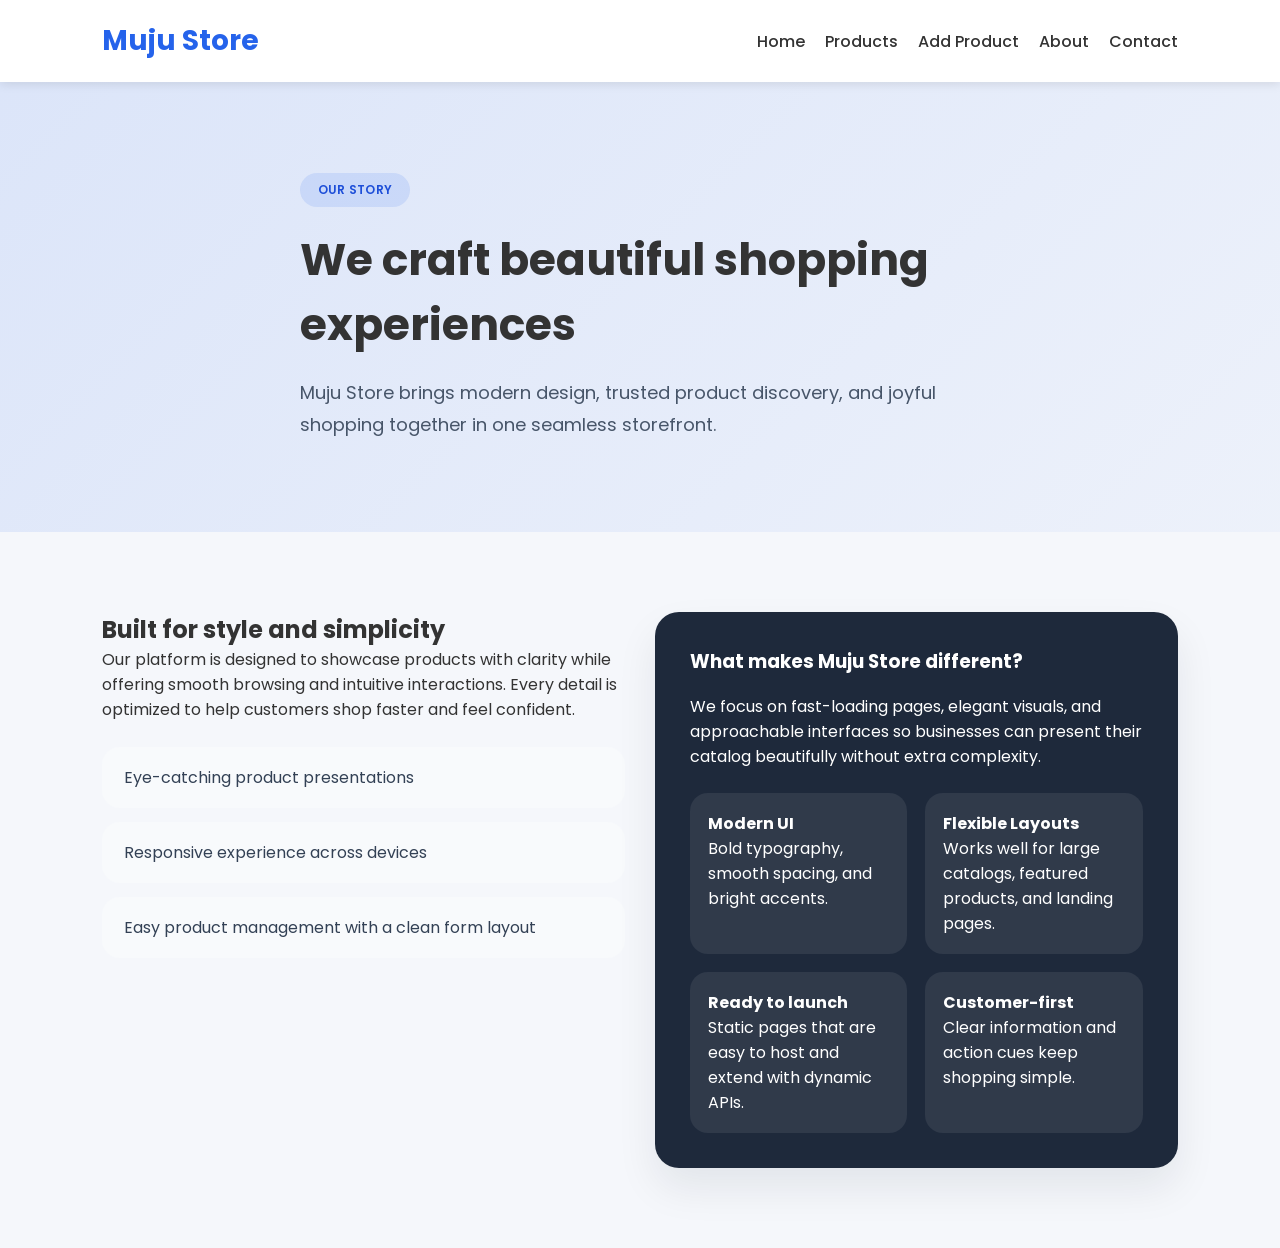
==== about.html @ ebdbbb85 "adding pages" ====
<!DOCTYPE html>
<html lang="en">
<head>
  <meta charset="UTF-8" />
  <meta name="viewport" content="width=device-width, initial-scale=1.0" />
  <title>About | Muju Store</title>
  <link rel="stylesheet" href="style.css">
  <link href="https://fonts.googleapis.com/css2?family=Poppins:wght@300;400;500;600;700&display=swap" rel="stylesheet">
</head>
<body>
  <nav class="navbar">
    <h1 class="logo">Muju Store</h1>
    <ul class="nav-links">
      <li><a href="index.html">Home</a></li>
      <li><a href="index.html#prod">Products</a></li>
      <li><a href="product-form.html">Add Product</a></li>
      <li><a href="about.html" class="active-link">About</a></li>
      <li><a href="contact.html">Contact</a></li>
    </ul>
  </nav>

  <section class="page-hero about-hero">
    <div class="page-hero-content">
      <span class="badge">Our Story</span>
      <h1>We craft beautiful shopping experiences</h1>
      <p>Muju Store brings modern design, trusted product discovery, and joyful shopping together in one seamless storefront.</p>
    </div>
  </section>

  <section class="page-section">
    <div class="grid-two">
      <div>
        <h2>Built for style and simplicity</h2>
        <p>Our platform is designed to showcase products with clarity while offering smooth browsing and intuitive interactions. Every detail is optimized to help customers shop faster and feel confident.</p>
        <ul class="feature-list">
          <li>Eye-catching product presentations</li>
          <li>Responsive experience across devices</li>
          <li>Easy product management with a clean form layout</li>
        </ul>
      </div>
      <div class="feature-card">
        <h3>What makes Muju Store different?</h3>
        <p>We focus on fast-loading pages, elegant visuals, and approachable interfaces so businesses can present their catalog beautifully without extra complexity.</p>
        <div class="feature-grid">
          <div>
            <strong>Modern UI</strong>
            <p>Bold typography, smooth spacing, and bright accents.</p>
          </div>
          <div>
            <strong>Flexible Layouts</strong>
            <p>Works well for large catalogs, featured products, and landing pages.</p>
          </div>
          <div>
            <strong>Ready to launch</strong>
            <p>Static pages that are easy to host and extend with dynamic APIs.</p>
          </div>
          <div>
            <strong>Customer-first</strong>
            <p>Clear information and action cues keep shopping simple.</p>
          </div>
        </div>
      </div>
    </div>
  </section>
</body>
</html>
---- style.css ----
*{
  margin:0;
  padding:0;
  box-sizing:border-box;
}

body{
  font-family:'Poppins', sans-serif;
  background:#f5f7fb;
  color:#333;
}

/* Navbar */

.navbar{
  width:100%;
  padding:20px 8%;
  display:flex;
  justify-content:space-between;
  align-items:center;
  background:white;
  box-shadow:0 2px 10px rgba(0,0,0,0.1);
  position:sticky;
  top:0;
  z-index:100;
}

.logo{
  font-size:28px;
  color:#2563eb;
}

.nav-links{
  display:flex;
  gap:20px;
  list-style:none;
}

.nav-links a{
  text-decoration:none;
  color:#333;
  font-weight:500;
  transition:0.3s;
}

.nav-links a:hover{
  color:#2563eb;
}

/* Hero */

.hero{
  width:100%;
  height:80vh;
  display:flex;
  justify-content:center;
  align-items:center;
  text-align:center;
  background:linear-gradient(
    rgba(0,0,0,0.5),
    rgba(0,0,0,0.5)
  ),
  url('https://images.unsplash.com/photo-1441986300917-64674bd600d8?q=80&w=2070');
  background-size:cover;
  background-position:center;
  color:white;
}

.hero-content{
  animation:fadeIn 1.5s ease;
}

.hero h2{
  font-size:55px;
  margin-bottom:20px;
}

.hero p{
  font-size:20px;
  margin-bottom:25px;
}

.shop-btn{
  padding:14px 35px;
  border:none;
  background:#2563eb;
  color:white;
  font-size:18px;
  border-radius:30px;
  cursor:pointer;
  transition:0.4s;
}

.shop-btn:hover{
  transform:translateY(-5px);
  background:#1e40af;
}

/* Products */

.products-section{
  padding:80px 8%;
}

.section-title{
  text-align:center;
  margin-bottom:50px;
  font-size:40px;
}

.products{
  display:grid;
  grid-template-columns:repeat(auto-fit,minmax(250px,1fr));
  gap:30px;
}

/* Product Card */

.product-card{
  background:white;
  border-radius:20px;
  overflow:hidden;
  padding:20px;
  transition:0.4s;
  box-shadow:0 5px 20px rgba(0,0,0,0.1);
  opacity:0;
  transform:translateY(30px);
  animation:cardShow 0.6s forwards;
}

.product-card:hover{
  transform:translateY(-10px);
}

.product-image{
  width:100%;
  height:220px;
  object-fit:contain;
  margin-bottom:20px;
}

.product-title{
  font-size:18px;
  margin-bottom:10px;
}

.product-price{
  color:#2563eb;
  font-size:22px;
  font-weight:600;
  margin-bottom:15px;
}

.product-description{
  font-size:14px;
  color:#666;
  margin-bottom:20px;
}

.add-btn{
  width:100%;
  padding:12px;
  border:none;
  background:#2563eb;
  color:white;
  border-radius:10px;
  cursor:pointer;
  transition:0.3s;
}

.add-btn:hover{
  background:#1e40af;
}

/* Loader */

.loader{
  width:60px;
  height:60px;
  border:6px solid #ddd;
  border-top:6px solid #2563eb;
  border-radius:50%;
  animation:spin 1s linear infinite;
  margin:50px auto;
}

/* Animations */

@keyframes spin{
  100%{
    transform:rotate(360deg);
  }
}

@keyframes fadeIn{
  from{
    opacity:0;
    transform:translateY(30px);
  }

  to{
    opacity:1;
    transform:translateY(0);
  }
}

@keyframes cardShow{
  to{
    opacity:1;
    transform:translateY(0);
  }
}

/* Responsive */

@media(max-width:768px){

  .hero h2{
    font-size:38px;
  }

  .nav-links{
    display:none;
  }

  .section-title{
    font-size:32px;
  }
}

.shop-now{
   text-decoration:none;
  font-weight:500;
  transition:0.3s;
  color: white;
}

/* Shared page sections */
.page-hero{
  width:100%;
  min-height:50vh;
  display:flex;
  align-items:center;
  justify-content:center;
  padding:80px 8%;
  background:white;
}

.page-hero-content{
  max-width:680px;
}

.page-hero h1{
  font-size:44px;
  margin:20px 0;
}

.page-hero p{
  font-size:18px;
  line-height:1.8;
  color:#475569;
}

.about-hero{
  background:linear-gradient(135deg, rgba(37,99,235,0.12), rgba(37,99,235,0.04));
}

.contact-hero{
  background:linear-gradient(135deg, rgba(16,185,129,0.12), rgba(16,185,129,0.04));
}

.page-section{
  padding:80px 8%;
}

.grid-two{
  display:grid;
  grid-template-columns:1fr 1fr;
  gap:30px;
}

.feature-list{
  margin-top:25px;
  list-style:none;
  display:grid;
  gap:14px;
}

.feature-list li{
  padding:18px 22px;
  border-radius:18px;
  background:#f8fafc;
  color:#334155;
}

.feature-card{
  background:#1e293b;
  color:white;
  border-radius:24px;
  padding:35px;
  box-shadow:0 20px 40px rgba(15,23,42,0.08);
}

.feature-card h3{
  margin-bottom:18px;
}

.feature-grid{
  display:grid;
  grid-template-columns:1fr 1fr;
  gap:18px;
  margin-top:24px;
}

.feature-grid div{
  background:rgba(255,255,255,0.08);
  padding:18px;
  border-radius:18px;
}

.contact-section{
  padding-top:40px;
}

.contact-grid{
  display:grid;
  grid-template-columns:1fr 1fr;
  gap:30px;
}

.contact-card{
  background:white;
  border-radius:24px;
  padding:35px;
  box-shadow:0 20px 40px rgba(15,23,42,0.06);
}

.contact-card h2{
  margin-bottom:18px;
}

.contact-info p{
  margin-bottom:18px;
  color:#475569;
  line-height:1.8;
}

.contact-form{
  display:grid;
  gap:18px;
}

.contact-form label{
  font-weight:600;
  color:#334155;
}

.contact-form input,
.contact-form textarea{
  width:100%;
  border:1px solid #d1d5db;
  border-radius:16px;
  padding:16px 18px;
  background:#f8fafc;
  transition:0.2s;
}

.detail-page{
  padding-top:40px;
}

.product-detail-card{
  display:grid;
  grid-template-columns:1.1fr 0.9fr;
  gap:40px;
  align-items:center;
}

.detail-image-wrap{
  background:#f8fafc;
  border-radius:30px;
  padding:30px;
  display:flex;
  justify-content:center;
  align-items:center;
}

.detail-image{
  width:100%;
  max-width:500px;
  border-radius:24px;
}

.detail-info{
  display:flex;
  flex-direction:column;
  gap:20px;
}

.detail-category{
  color:#475569;
  text-transform:uppercase;
  letter-spacing:0.12em;
  font-size:13px;
}

.detail-price{
  font-size:36px;
  color:#2563eb;
  font-weight:700;
}

.detail-description{
  color:#475569;
  line-height:1.8;
}

.detail-features{
  display:grid;
  grid-template-columns:repeat(3, minmax(140px, 1fr));
  gap:16px;
}

.detail-features div{
  background:#f8fafc;
  border-radius:18px;
  padding:18px;
}

@media(max-width:1024px){
  .featured-card{
    grid-template-columns:1fr;
    text-align:center;
  }
  .featured-image{
    max-width:100%;
    margin:0 auto;
  }
}

@media(max-width:900px){
  .grid-two,
  .contact-grid,
  .product-detail-card,
  .feature-grid,
  .detail-features{
    grid-template-columns:1fr;
  }
  .form-card{
    grid-template-columns:1fr;
  }
}

.featured-section{
  padding:60px 8%;
}

.featured-card{
  display:grid;
  grid-template-columns:1fr 1fr;
  gap:40px;
  align-items:center;
  background:white;
  border-radius:30px;
  padding:40px;
  box-shadow:0 20px 45px rgba(15,23,42,0.08);
}

.featured-copy h2{
  font-size:38px;
  margin:20px 0;
}

.featured-copy p{
  color:#475569;
  line-height:1.8;
  margin-bottom:25px;
}

.featured-image{
  width:100%;
  border-radius:24px;
  object-fit:cover;
  min-height:320px;
}

@media(max-width:600px){
  .page-hero{
    padding:60px 5%;
  }
  .page-hero h1{
    font-size:32px;
  }
  .page-section{
    padding:60px 5%;
  }
}

/* Product Form Page */
.form-page{
  min-height:calc(100vh - 92px);
  display:flex;
  align-items:center;
  justify-content:center;
  padding:60px 8%;
}

.form-card{
  width:100%;
  max-width:900px;
  background:white;
  border-radius:30px;
  display:grid;
  grid-template-columns:1fr 1.1fr;
  gap:40px;
  padding:45px;
  box-shadow:0 20px 50px rgba(0,0,0,0.08);
}

.form-intro{
  display:flex;
  flex-direction:column;
  justify-content:center;
  gap:20px;
}

.badge{
  display:inline-block;
  padding:8px 18px;
  border-radius:999px;
  background:rgba(37,99,235,0.12);
  color:#1d4ed8;
  font-weight:600;
  letter-spacing:0.02em;
  text-transform:uppercase;
  font-size:12px;
}

.form-intro h2{
  font-size:38px;
  line-height:1.1;
}

.form-intro p{
  color:#5b6775;
  font-size:16px;
  line-height:1.8;
}

.product-form{
  display:grid;
  gap:20px;
}

.input-group{
  display:flex;
  flex-direction:column;
  gap:8px;
}

.input-group.full-width{
  grid-column:1 / -1;
}

.input-group label{
  font-weight:600;
  color:#334155;
}

.input-group input,
.input-group select,
.input-group textarea{
  width:100%;
  border:1px solid #d1d5db;
  border-radius:16px;
  padding:16px 18px;
  font-size:15px;
  background:#f8fafc;
  color:#111827;
  transition:0.2s;
}

.input-group input:focus,
.input-group select:focus,
.input-group textarea:focus{
  outline:none;
  border-color:#2563eb;
  box-shadow:0 0 0 4px rgba(37,99,235,0.12);
}

.submit-btn{
  width:100%;
  padding:16px 0;
  border:none;
  border-radius:16px;
  background:#2563eb;
  color:white;
  font-size:17px;
  font-weight:600;
  cursor:pointer;
  transition:0.3s;
}

.submit-btn:hover{
  background:#1e40af;
}

.active-link{
  color:#2563eb;
}

@media(max-width:900px){
  .form-card{
    grid-template-columns:1fr;
    padding:35px;
  }
}

@media(max-width:600px){
  .form-page{
    padding:40px 5%;
  }
  .form-intro h2{
    font-size:30px;
  }
}
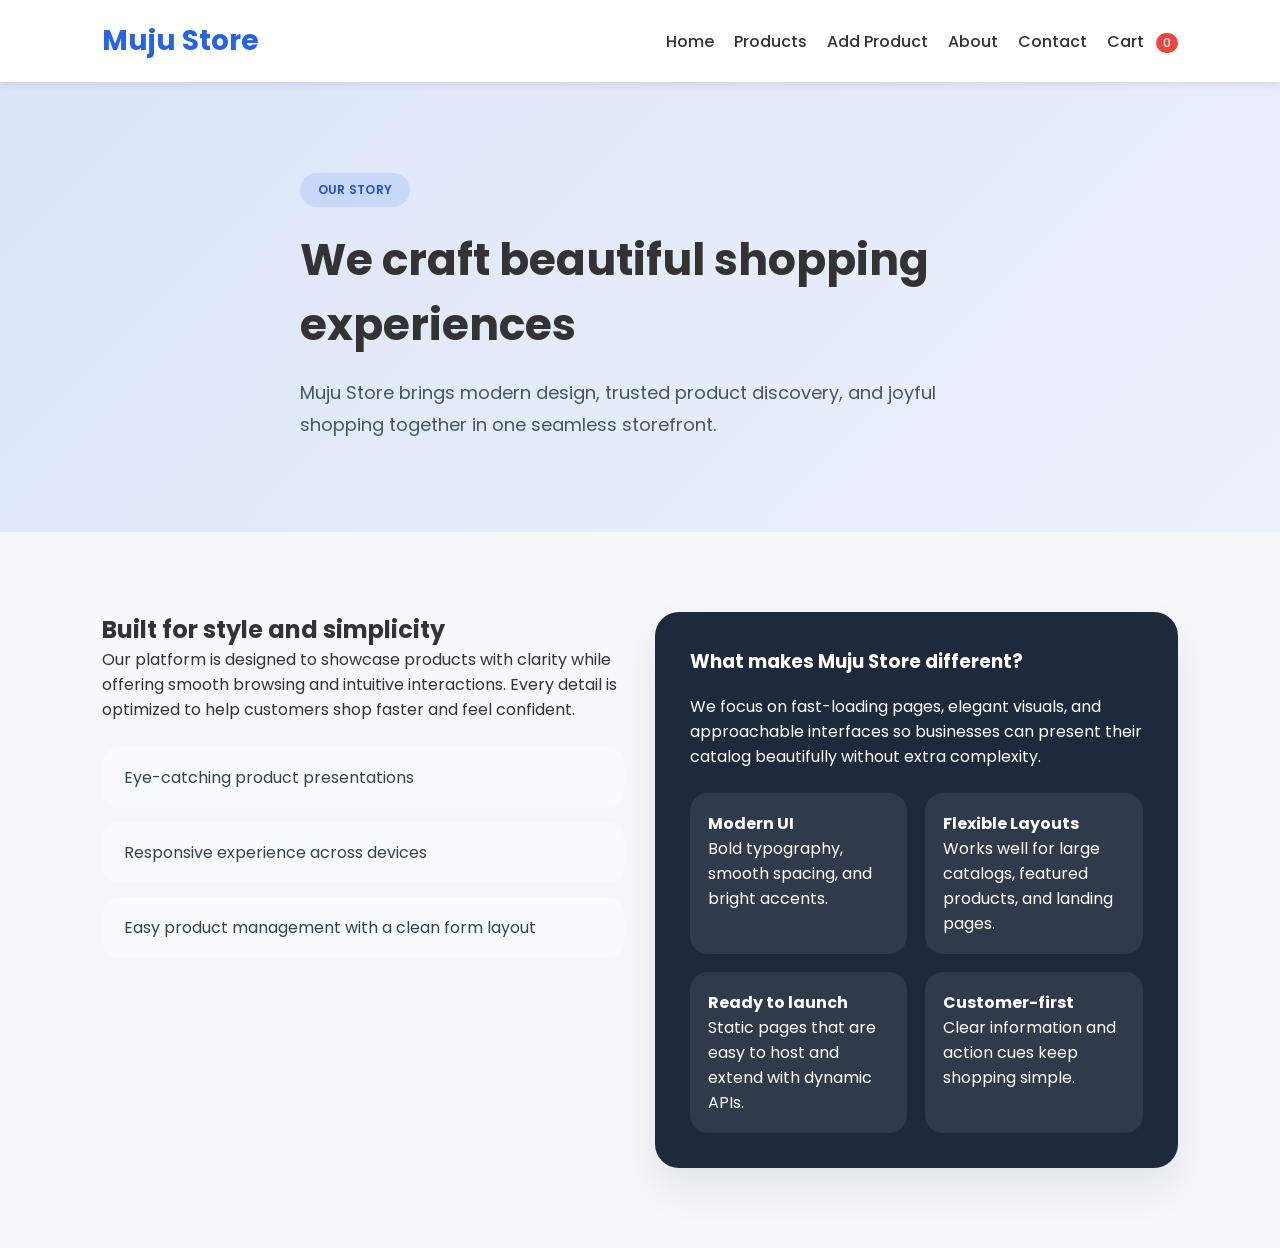
==== commit 0d6fbba6: "adding cart page and functionality" ====
--- a/about.html
+++ b/about.html
@@ -16,6 +16,7 @@
       <li><a href="product-form.html">Add Product</a></li>
       <li><a href="about.html" class="active-link">About</a></li>
       <li><a href="contact.html">Contact</a></li>
+      <li><a href="cart.html">Cart <span class="cart-count">0</span></a></li>
     </ul>
   </nav>
 
@@ -62,5 +63,6 @@
       </div>
     </div>
   </section>
+  <script src="javascript-api.js"></script>
 </body>
 </html>
--- a/style.css
+++ b/style.css
@@ -235,6 +235,19 @@
   color: white;
 }
 
+.cart-count{
+  display:inline-block;
+  min-width:20px;
+  height:20px;
+  font-size:12px;
+  background:#ef4444;
+  color:white;
+  border-radius:999px;
+  padding:0 7px;
+  line-height:20px;
+  margin-left:8px;
+}
+
 /* Shared page sections */
 .page-hero{
   width:100%;
